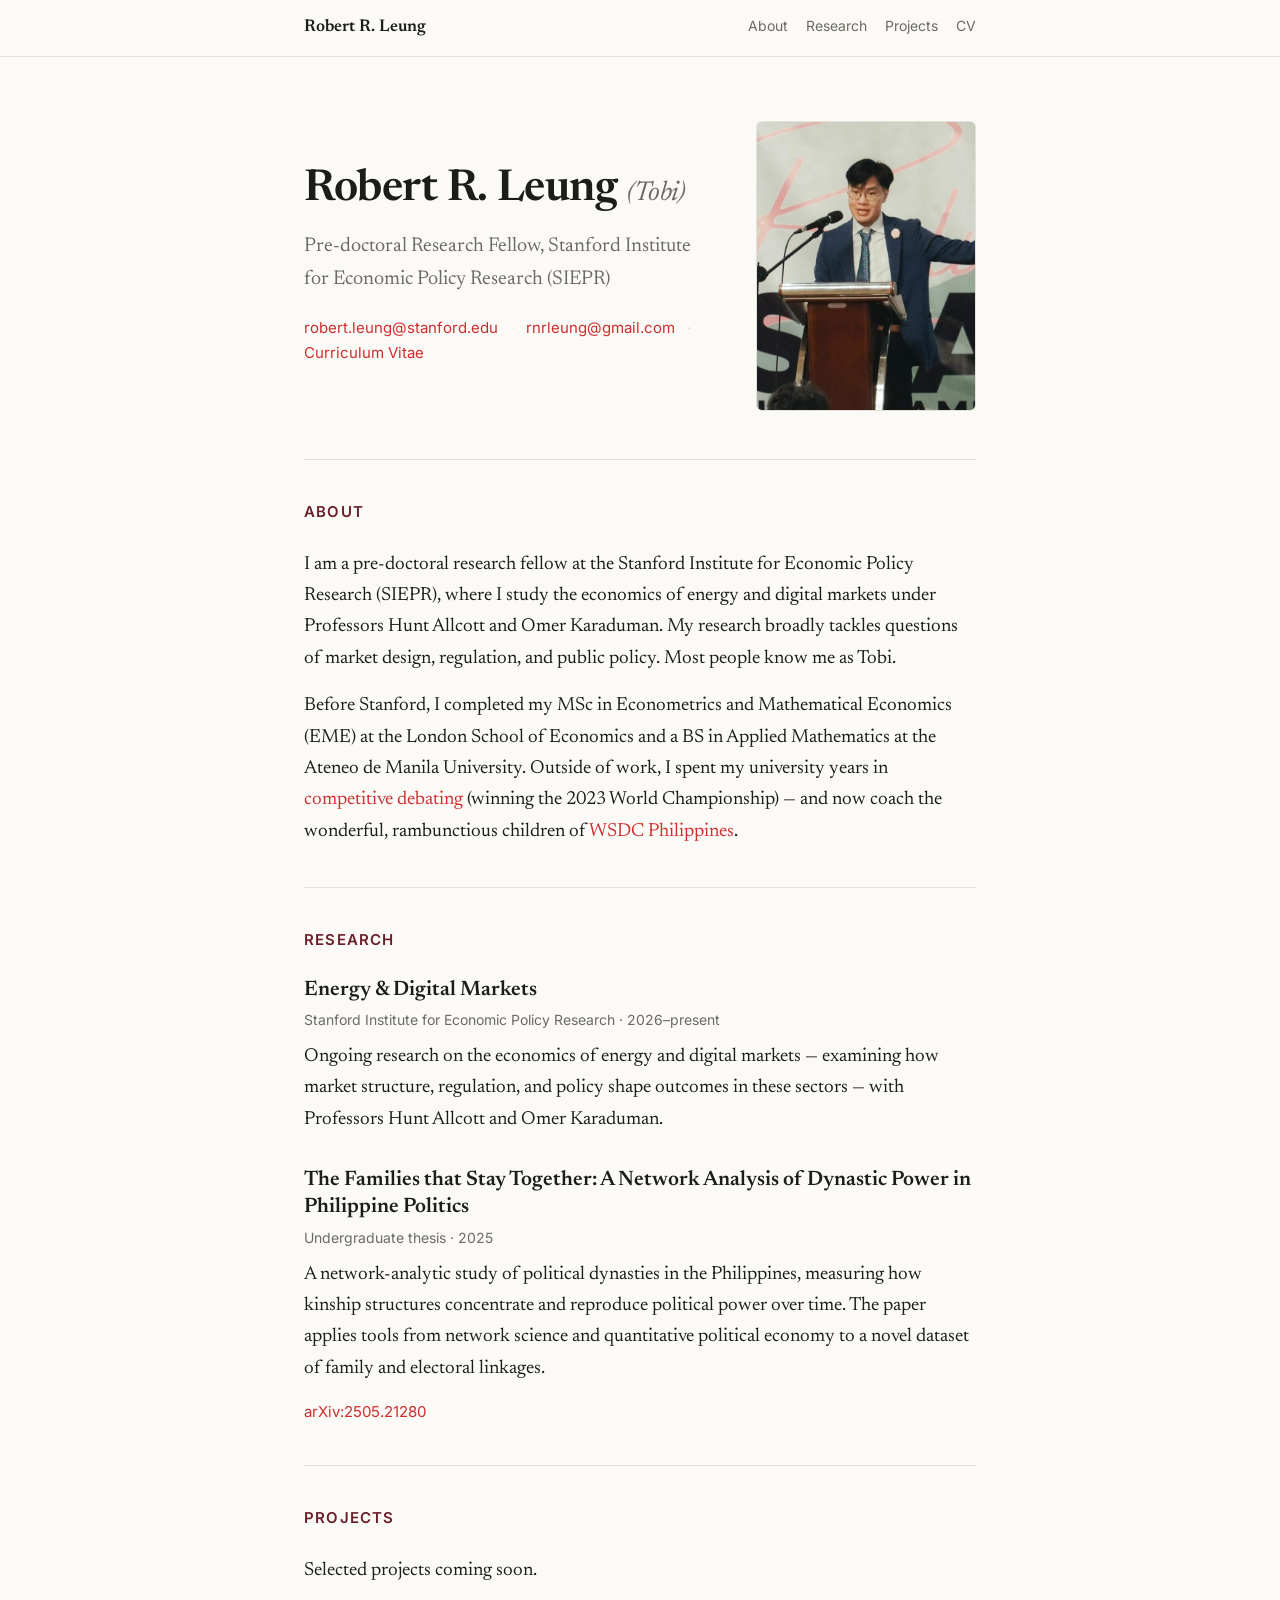
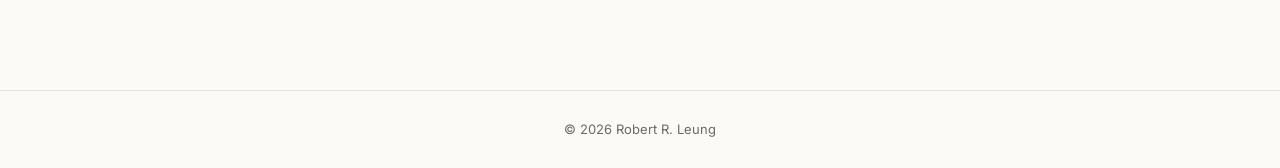
==== index.html @ f9a248bf "Add files via upload" ====
<!DOCTYPE html>
<html lang="en">
<head>
  <meta charset="UTF-8" />
  <meta name="viewport" content="width=device-width, initial-scale=1.0" />
  <title>Robert R. Leung (Tobi Leung)</title>
  <meta name="description" content="Robert (Tobi) Leung — Pre-doctoral Research Fellow at the Stanford Institute for Economic Policy Research (SIEPR), studying the economics of energy and digital markets." />
  <meta name="keywords" content="Robert Leung, Robert R. Leung, Tobi Leung, Toby Leung, SIEPR, Stanford, economics, energy economics" />
  <meta name="author" content="Robert R. Leung" />
  <link rel="preconnect" href="https://fonts.googleapis.com" />
  <link rel="preconnect" href="https://fonts.gstatic.com" crossorigin />
  <link href="https://fonts.googleapis.com/css2?family=Newsreader:ital,opsz,wght@0,6..72,400;0,6..72,500;0,6..72,600;1,6..72,400&family=Inter:wght@400;500;600&display=swap" rel="stylesheet" />
  <link rel="stylesheet" href="style.css" />
</head>
<body>
  <header class="site-header">
    <nav class="nav">
      <a class="nav-name" href="#top">Robert R. Leung</a>
      <div class="nav-links">
        <a href="#about">About</a>
        <a href="#research">Research</a>
        <a href="#projects">Projects</a>
        <a href="cv.pdf">CV</a>
      </div>
    </nav>
  </header>

  <main id="top">
    <!-- HERO -->
    <section class="hero">
      <div class="hero-text">
        <h1>Robert R. Leung <span class="alias">(Tobi)</span></h1>
        <p class="tagline">
          Pre-doctoral Research Fellow, Stanford Institute for Economic
          Policy Research (SIEPR)
        </p>
        <p class="contact-line">
          <a href="mailto:robert.leung@stanford.edu">robert.leung@stanford.edu</a>
          <span class="sep">·</span>
          <a href="mailto:rnrleung@gmail.com">rnrleung@gmail.com</a>
          <span class="sep">·</span>
          <a href="cv.pdf">Curriculum Vitae</a>
        </p>
      </div>
      <div class="hero-photo">
        <img class="portrait" src="photo.jpg" alt="Robert R. Leung"
             onerror="this.closest('.hero-photo').style.display='none'" />
      </div>
    </section>

    <!-- ABOUT -->
    <section id="about">
      <h2>About</h2>
      <p>
        I am a pre-doctoral research fellow at the Stanford Institute for
        Economic Policy Research (SIEPR), where I study the economics of
        energy and digital markets under Professors Hunt Allcott and Omer
        Karaduman. My research broadly tackles questions of market design,
        regulation, and public policy. Most people know me as Tobi.
      </p>
      <p>
        Before Stanford, I completed my MSc in Econometrics and Mathematical
        Economics (EME) at the London School of Economics and a BS in Applied
        Mathematics at the Ateneo de Manila University. Outside of work, I spent
        my university years in
        <a href="https://www.rappler.com/philippines/philippines-ateneo-de-manila-university-wins-world-universities-debating-championship-2023/">competitive
        debating</a> (winning the 2023 World Championship) — and now coach the
        wonderful, rambunctious children of
        <a href="https://www.facebook.com/wsdcph/">WSDC Philippines</a>.
      </p>
    </section>

    <!-- RESEARCH -->
    <section id="research">
      <h2>Research</h2>

      <article class="entry">
        <h3>Energy &amp; Digital Markets</h3>
        <p class="meta">Stanford Institute for Economic Policy Research · 2026–present</p>
        <p>
          Ongoing research on the economics of energy and digital markets —
          examining how market structure, regulation, and policy shape
          outcomes in these sectors — with Professors Hunt Allcott and Omer
          Karaduman.
        </p>
      </article>

      <article class="entry">
        <h3>
          The Families that Stay Together: A Network Analysis of Dynastic Power
          in Philippine Politics
        </h3>
        <p class="meta">Undergraduate thesis · 2025</p>
        <p>
          A network-analytic study of political dynasties in the Philippines,
          measuring how kinship structures concentrate and reproduce political
          power over time. The paper applies tools from network science and
          quantitative political economy to a novel dataset of family and
          electoral linkages.
        </p>
        <p class="links">
          <a href="https://arxiv.org/abs/2505.21280">arXiv:2505.21280</a>
        </p>
      </article>
    </section>

    <!-- PROJECTS -->
    <section id="projects">
      <h2>Projects</h2>
      <p>Selected projects coming soon.</p>
    </section>
  </main>

  <footer class="site-footer">
    <p>&copy; <span id="year"></span> Robert R. Leung</p>
  </footer>

  <script>
    document.getElementById('year').textContent = new Date().getFullYear();
  </script>
</body>
</html>
---- style.css ----
:root {
  --bg: #fbfaf7;
  --text: #1c1c1a;
  --muted: #6b6a63;
  --accent: #6b1f2a;      /* deep burgundy — headings, section labels */
  --accent-soft: #8a3742;
  --link: #cf2e2e;        /* vibrant red — clickable links */
  --link-hover: #a81f1f;
  --rule: #e4e1d8;
  --max: 720px;
  --serif: "Newsreader", Georgia, "Times New Roman", serif;
  --sans: "Inter", -apple-system, BlinkMacSystemFont, "Segoe UI", sans-serif;
}

* { box-sizing: border-box; }

html { scroll-behavior: smooth; }

body {
  margin: 0;
  background: var(--bg);
  color: var(--text);
  font-family: var(--serif);
  font-size: 19px;
  line-height: 1.65;
  -webkit-font-smoothing: antialiased;
  text-rendering: optimizeLegibility;
}

a {
  color: var(--link);
  text-decoration: none;
  border-bottom: 1px solid transparent;
  transition: border-color 0.15s ease, color 0.15s ease;
}
a:hover { color: var(--link-hover); border-bottom-color: var(--link-hover); }

/* HEADER / NAV */
.site-header {
  position: sticky;
  top: 0;
  background: rgba(251, 250, 247, 0.9);
  backdrop-filter: saturate(180%) blur(8px);
  border-bottom: 1px solid var(--rule);
  z-index: 10;
}
.nav {
  max-width: var(--max);
  margin: 0 auto;
  padding: 14px 24px;
  display: flex;
  align-items: baseline;
  justify-content: space-between;
  gap: 16px;
  flex-wrap: wrap;
}
.nav-name {
  font-family: var(--serif);
  font-weight: 600;
  font-size: 17px;
  color: var(--text);
  border: none;
}
.nav-links {
  display: flex;
  gap: 18px;
  font-family: var(--sans);
  font-size: 14px;
}
.nav-links a { color: var(--muted); border: none; }
.nav-links a:hover { color: var(--link); }

/* LAYOUT */
main {
  max-width: var(--max);
  margin: 0 auto;
  padding: 0 24px 64px;
}

section { padding: 40px 0; border-top: 1px solid var(--rule); }
section:first-of-type { border-top: none; }

/* HERO */
.hero {
  padding-top: 64px;
  padding-bottom: 48px;
  border-top: none;
  display: flex;
  align-items: center;
  gap: 40px;
}
.hero-text { flex: 1 1 auto; min-width: 0; }
.hero-photo { flex: 0 0 auto; }
.portrait {
  display: block;
  width: 220px;
  height: 290px;
  object-fit: cover;
  object-position: center 20%;
  border-radius: 6px;
  background: #ece9e1;
  border: 1px solid var(--rule);
}
.hero h1 {
  font-size: 44px;
  line-height: 1.1;
  font-weight: 600;
  letter-spacing: -0.01em;
  margin: 0 0 16px;
}
.hero h1 .alias {
  font-weight: 400;
  font-style: italic;
  color: var(--muted);
  font-size: 0.62em;
}
.tagline {
  font-size: 20px;
  color: var(--muted);
  margin: 0 0 20px;
  max-width: 40em;
}
.contact-line {
  font-family: var(--sans);
  font-size: 15px;
  color: var(--muted);
  margin: 0;
}
.contact-line .sep { margin: 0 8px; color: var(--rule); }

/* HEADINGS */
h2 {
  font-size: 15px;
  font-family: var(--sans);
  font-weight: 600;
  text-transform: uppercase;
  letter-spacing: 0.08em;
  color: var(--accent);
  margin: 0 0 24px;
}
h3 {
  font-size: 21px;
  font-weight: 600;
  line-height: 1.3;
  margin: 0 0 4px;
}

p { margin: 0 0 16px; }
p:last-child { margin-bottom: 0; }

/* ENTRIES */
.entry { margin-bottom: 32px; }
.entry:last-child { margin-bottom: 0; }
.meta {
  font-family: var(--sans);
  font-size: 14px;
  color: var(--muted);
  margin: 0 0 10px;
}
.links { font-family: var(--sans); font-size: 15px; }

/* HONORS LIST */
.honors-list { margin: 0; padding: 0; list-style: none; }
.honors-list li {
  position: relative;
  padding-left: 22px;
  margin-bottom: 18px;
}
.honors-list li:last-child { margin-bottom: 0; }
.honors-list li::before {
  content: "";
  position: absolute;
  left: 0;
  top: 0.72em;
  width: 6px;
  height: 6px;
  background: var(--accent);
  border-radius: 50%;
}

/* FOOTER */
.site-footer {
  border-top: 1px solid var(--rule);
  padding: 28px 24px;
  text-align: center;
}
.site-footer p {
  max-width: var(--max);
  margin: 0 auto;
  font-family: var(--sans);
  font-size: 13px;
  color: var(--muted);
}

/* RESPONSIVE */
@media (max-width: 600px) {
  body { font-size: 18px; }
  .hero { flex-direction: column-reverse; align-items: flex-start; gap: 24px; }
  .portrait { width: 160px; height: 210px; }
  .hero h1 { font-size: 34px; }
  .tagline { font-size: 18px; }
  .nav { padding: 12px 20px; }
  main { padding: 0 20px 48px; }
  .contact-line .sep { display: block; height: 0; margin: 4px 0; visibility: hidden; }
}
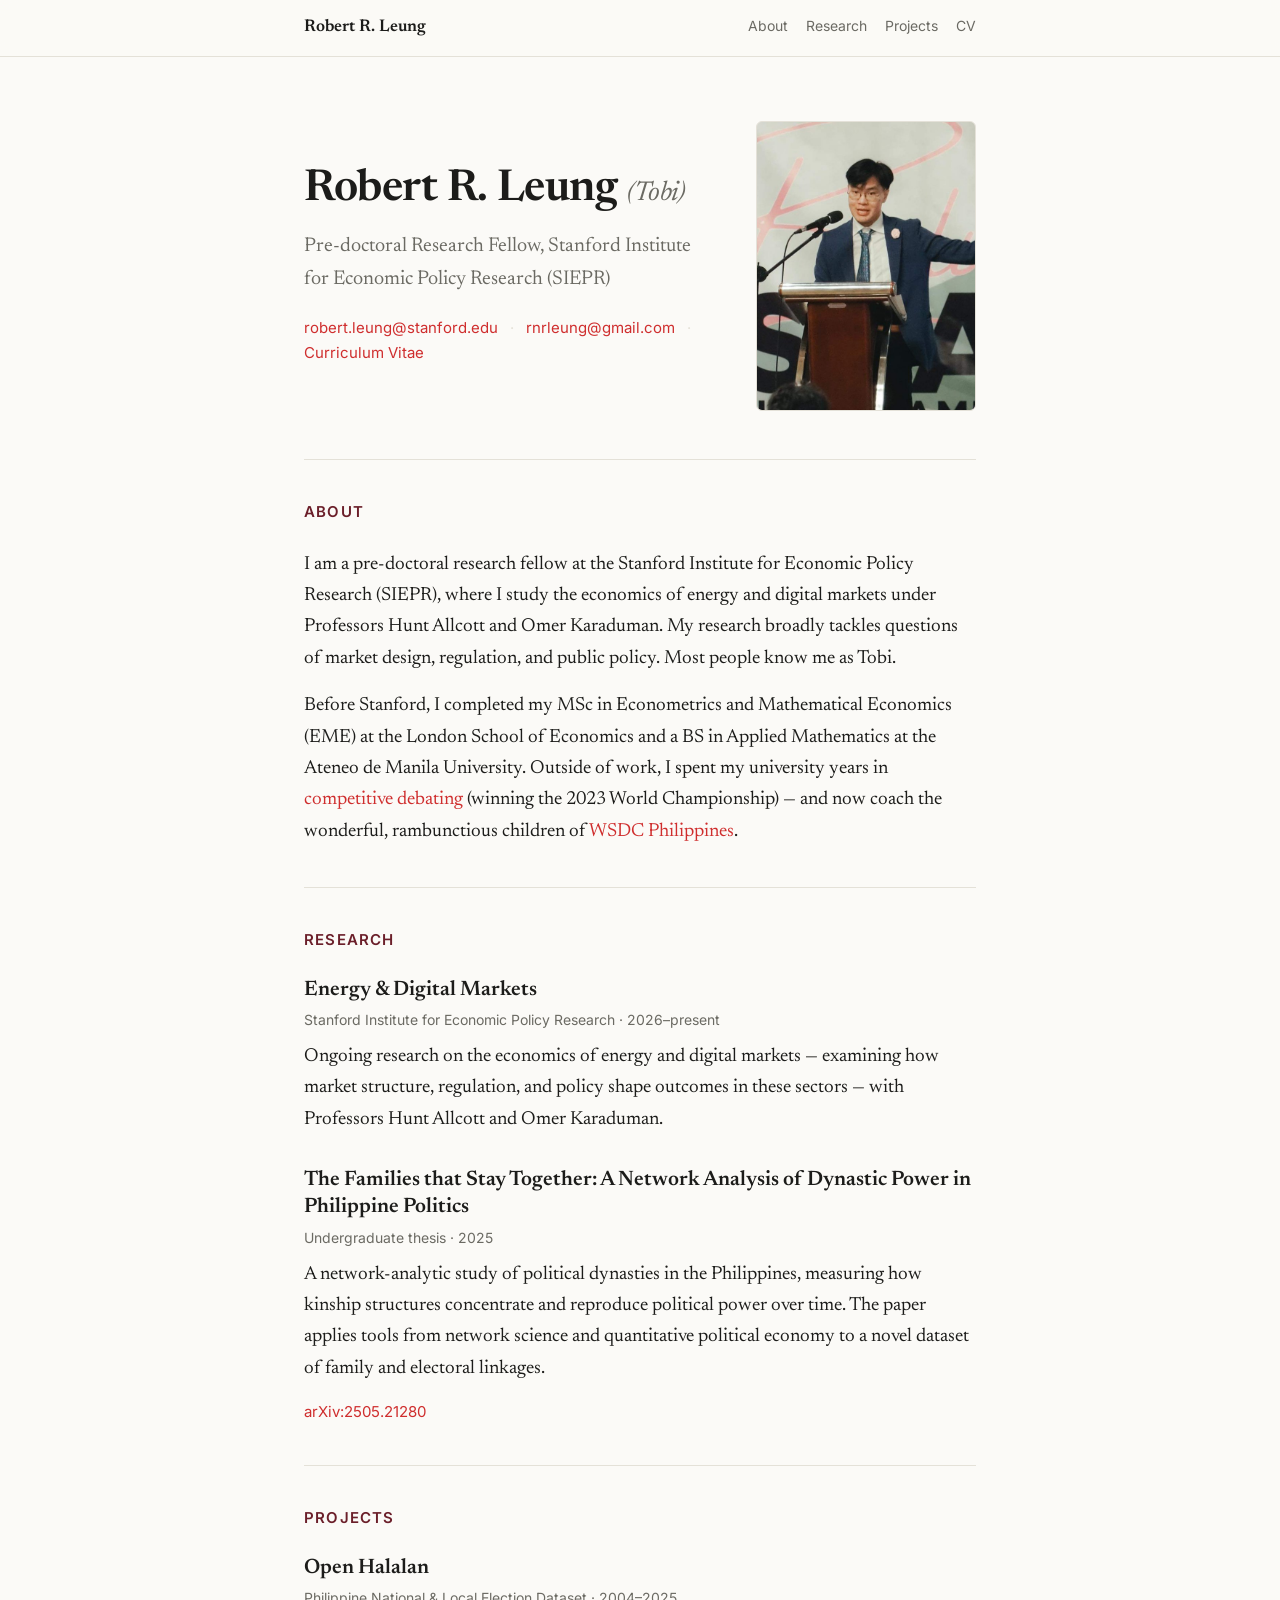
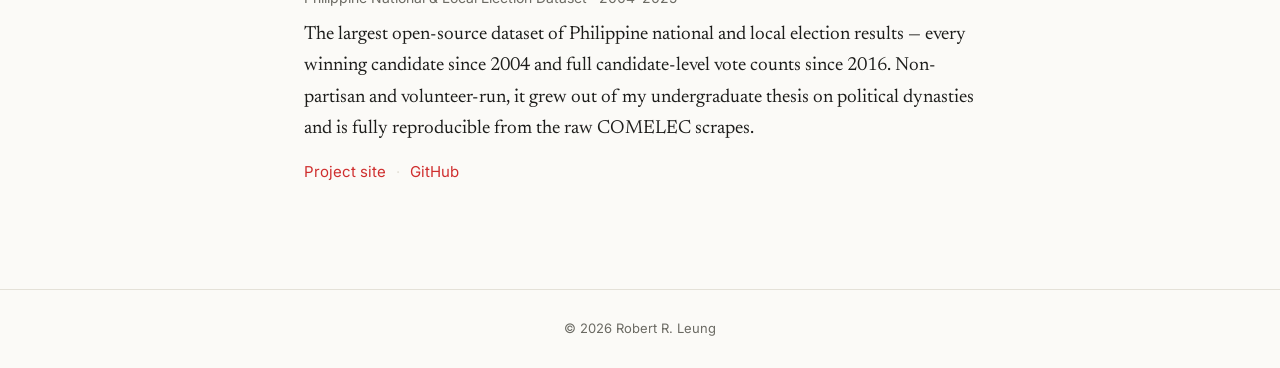
==== commit d7894e95: "Add files via upload" ====
--- a/index.html
+++ b/index.html
@@ -107,7 +107,23 @@
     <!-- PROJECTS -->
     <section id="projects">
       <h2>Projects</h2>
-      <p>Selected projects coming soon.</p>
+
+      <article class="entry">
+        <h3>Open Halalan</h3>
+        <p class="meta">Philippine National &amp; Local Election Dataset · 2004–2025</p>
+        <p>
+          The largest open-source dataset of Philippine national and local
+          election results — every winning candidate since 2004 and full
+          candidate-level vote counts since 2016. Non-partisan and
+          volunteer-run, it grew out of my undergraduate thesis on political
+          dynasties and is fully reproducible from the raw COMELEC scrapes.
+        </p>
+        <p class="links">
+          <a href="https://robertrleung.github.io/OpenHalalan/">Project site</a>
+          <span class="sep">·</span>
+          <a href="https://github.com/RobertRLeung/OpenHalalan">GitHub</a>
+        </p>
+      </article>
     </section>
   </main>
 
--- a/style.css
+++ b/style.css
@@ -158,6 +158,7 @@
   margin: 0 0 10px;
 }
 .links { font-family: var(--sans); font-size: 15px; }
+.links .sep { margin: 0 6px; color: var(--rule); }
 
 /* HONORS LIST */
 .honors-list { margin: 0; padding: 0; list-style: none; }
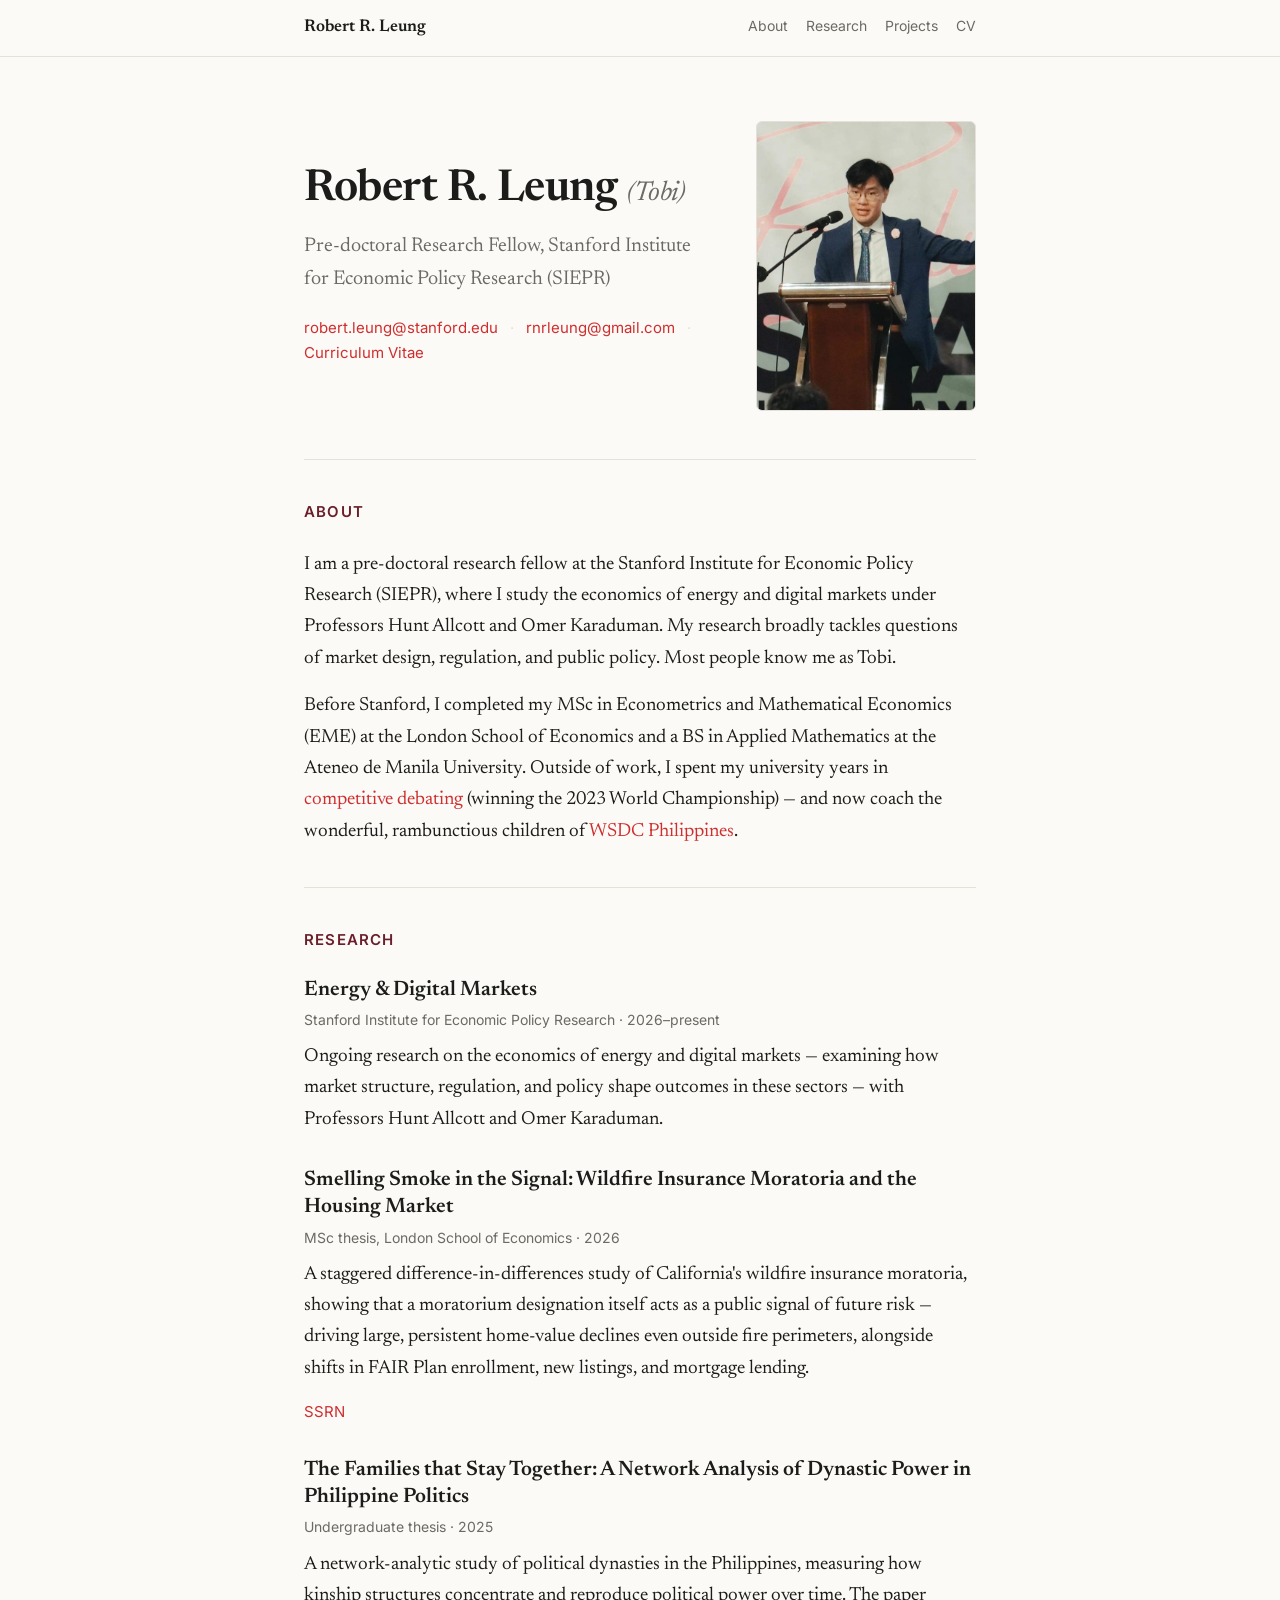
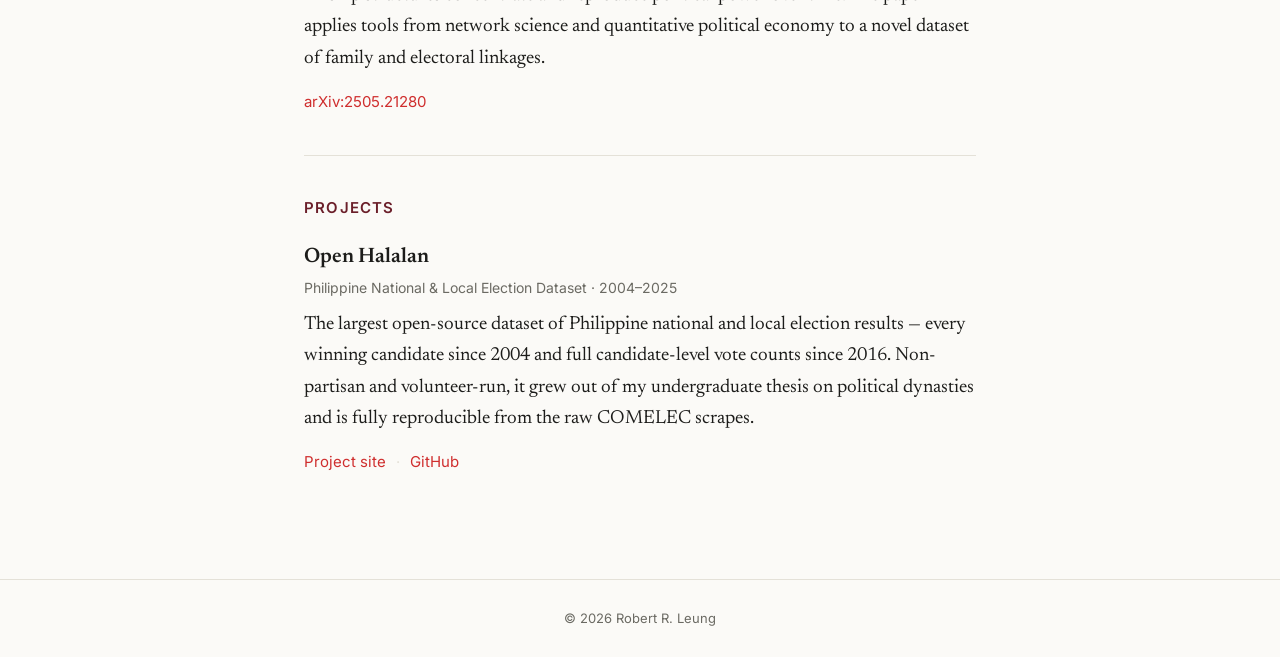
==== commit 03a69c1a: "Add files via upload" ====
--- a/index.html
+++ b/index.html
@@ -87,6 +87,24 @@
 
       <article class="entry">
         <h3>
+          Smelling Smoke in the Signal: Wildfire Insurance Moratoria and the
+          Housing Market
+        </h3>
+        <p class="meta">MSc thesis, London School of Economics · 2026</p>
+        <p>
+          A staggered difference-in-differences study of California's wildfire
+          insurance moratoria, showing that a moratorium designation itself acts
+          as a public signal of future risk — driving large, persistent
+          home-value declines even outside fire perimeters, alongside shifts in
+          FAIR Plan enrollment, new listings, and mortgage lending.
+        </p>
+        <p class="links">
+          <a href="https://papers.ssrn.com/sol3/papers.cfm?abstract_id=7144560">SSRN</a>
+        </p>
+      </article>
+
+      <article class="entry">
+        <h3>
           The Families that Stay Together: A Network Analysis of Dynastic Power
           in Philippine Politics
         </h3>
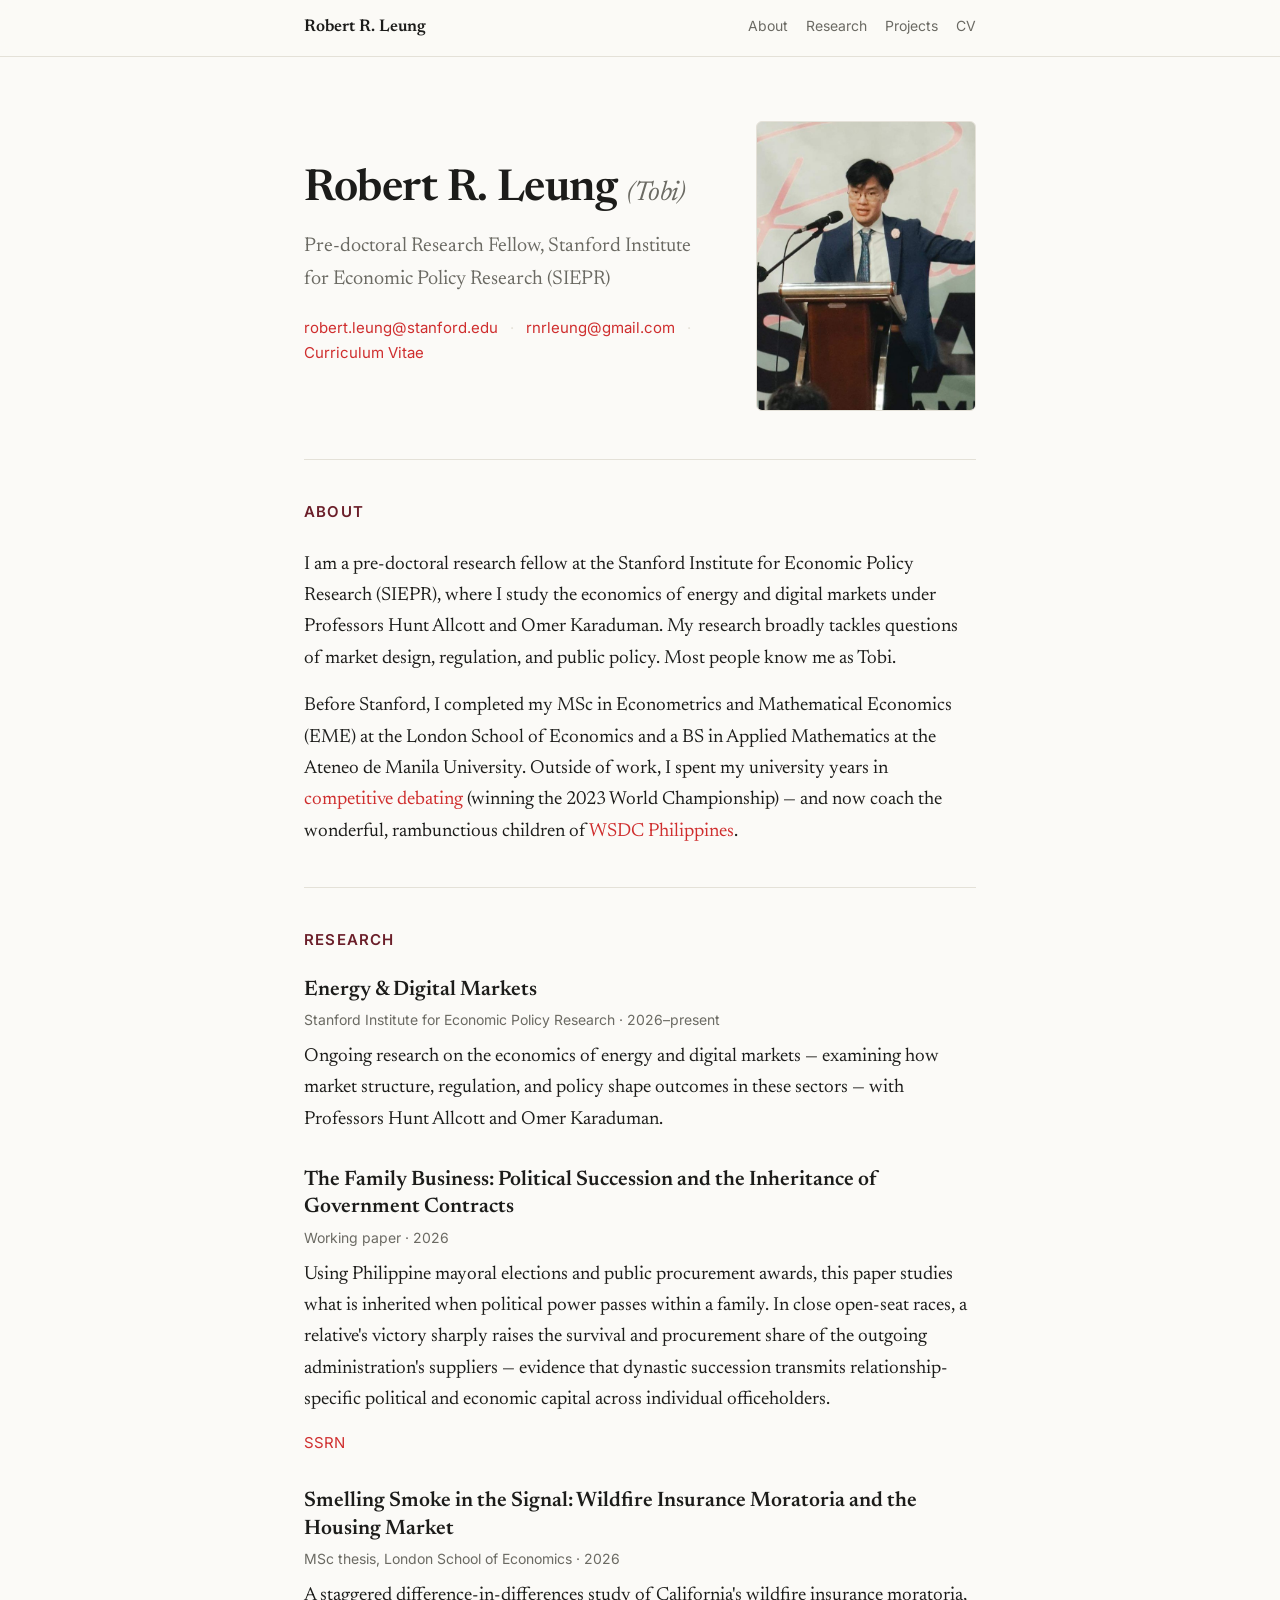
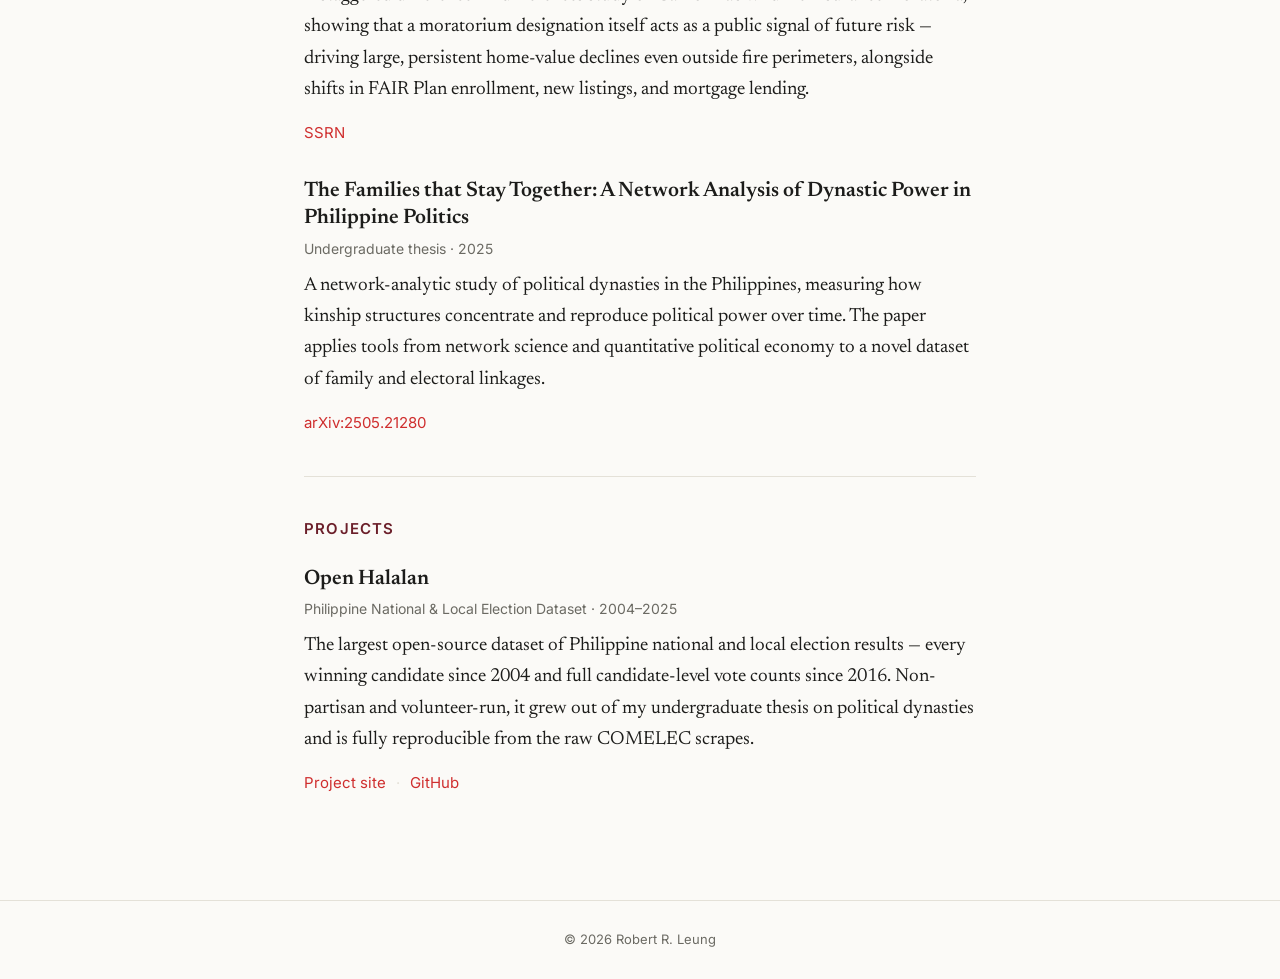
==== commit 5fd24e80: "Add files via upload" ====
--- a/index.html
+++ b/index.html
@@ -87,6 +87,26 @@
 
       <article class="entry">
         <h3>
+          The Family Business: Political Succession and the Inheritance of
+          Government Contracts
+        </h3>
+        <p class="meta">Working paper · 2026</p>
+        <p>
+          Using Philippine mayoral elections and public procurement awards, this
+          paper studies what is inherited when political power passes within a
+          family. In close open-seat races, a relative's victory sharply raises
+          the survival and procurement share of the outgoing administration's
+          suppliers — evidence that dynastic succession transmits
+          relationship-specific political and economic capital across individual
+          officeholders.
+        </p>
+        <p class="links">
+          <a href="https://papers.ssrn.com/sol3/papers.cfm?abstract_id=7399338">SSRN</a>
+        </p>
+      </article>
+
+      <article class="entry">
+        <h3>
           Smelling Smoke in the Signal: Wildfire Insurance Moratoria and the
           Housing Market
         </h3>
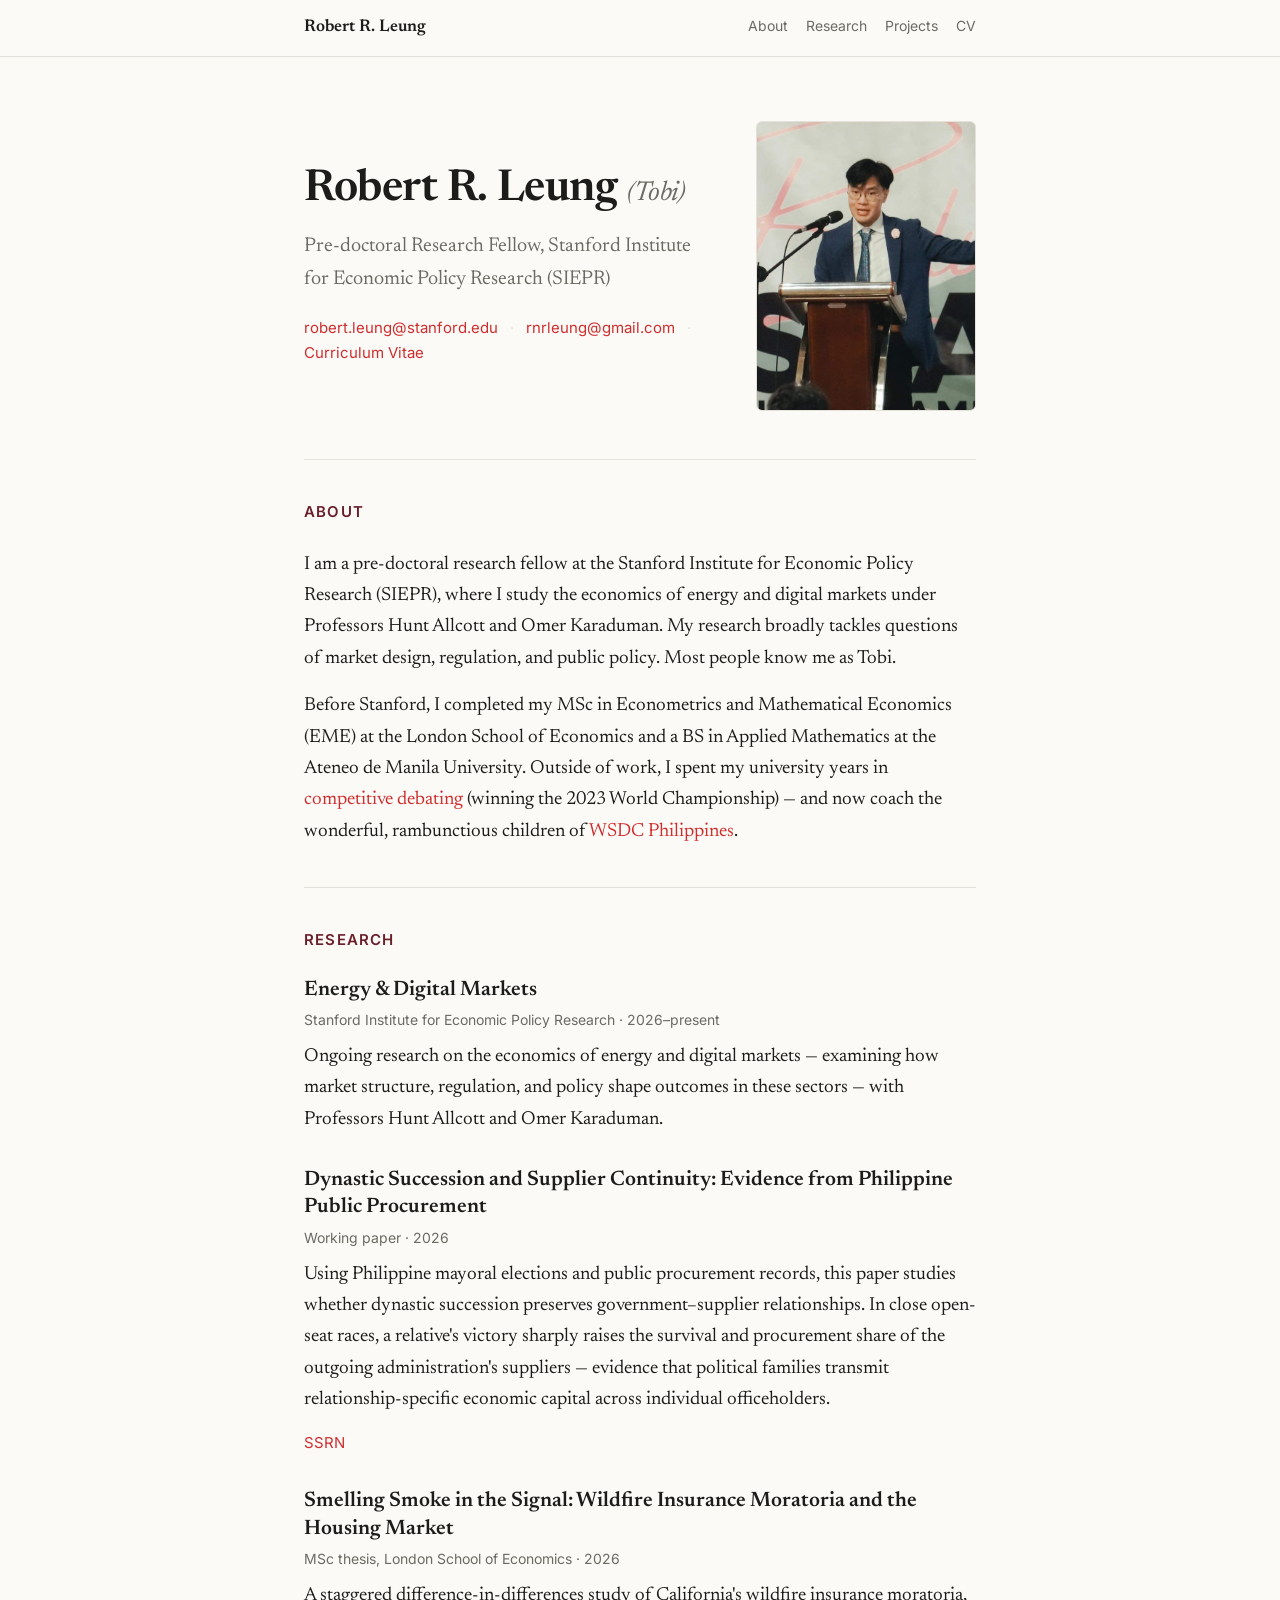
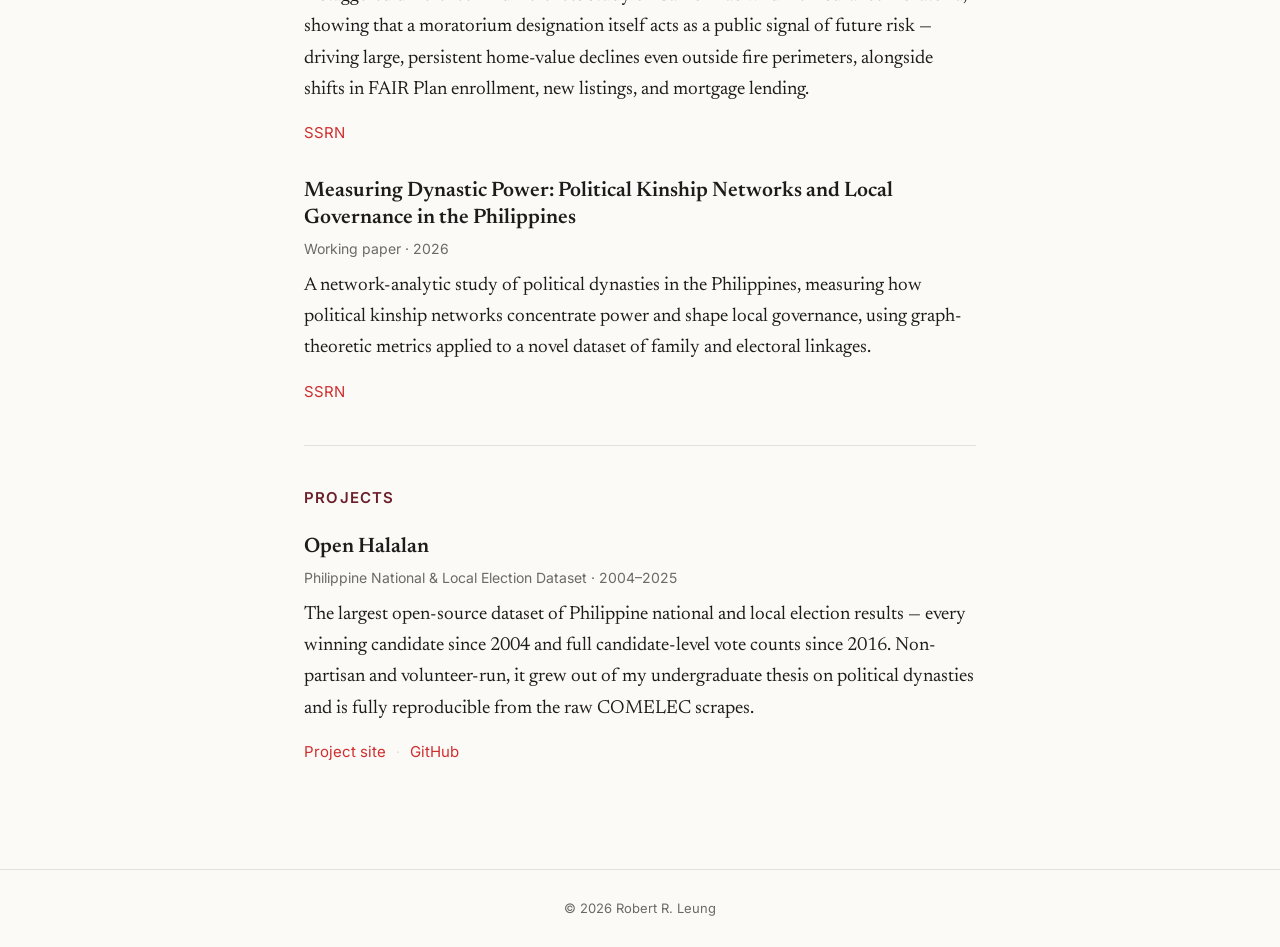
==== commit 276ee9c1: "Add files via upload" ====
--- a/index.html
+++ b/index.html
@@ -87,18 +87,17 @@
 
       <article class="entry">
         <h3>
-          The Family Business: Political Succession and the Inheritance of
-          Government Contracts
+          Dynastic Succession and Supplier Continuity: Evidence from Philippine
+          Public Procurement
         </h3>
         <p class="meta">Working paper · 2026</p>
         <p>
-          Using Philippine mayoral elections and public procurement awards, this
-          paper studies what is inherited when political power passes within a
-          family. In close open-seat races, a relative's victory sharply raises
-          the survival and procurement share of the outgoing administration's
-          suppliers — evidence that dynastic succession transmits
-          relationship-specific political and economic capital across individual
-          officeholders.
+          Using Philippine mayoral elections and public procurement records, this
+          paper studies whether dynastic succession preserves government–supplier
+          relationships. In close open-seat races, a relative's victory sharply
+          raises the survival and procurement share of the outgoing
+          administration's suppliers — evidence that political families transmit
+          relationship-specific economic capital across individual officeholders.
         </p>
         <p class="links">
           <a href="https://papers.ssrn.com/sol3/papers.cfm?abstract_id=7399338">SSRN</a>
@@ -125,19 +124,18 @@
 
       <article class="entry">
         <h3>
-          The Families that Stay Together: A Network Analysis of Dynastic Power
-          in Philippine Politics
+          Measuring Dynastic Power: Political Kinship Networks and Local
+          Governance in the Philippines
         </h3>
-        <p class="meta">Undergraduate thesis · 2025</p>
+        <p class="meta">Working paper · 2026</p>
         <p>
           A network-analytic study of political dynasties in the Philippines,
-          measuring how kinship structures concentrate and reproduce political
-          power over time. The paper applies tools from network science and
-          quantitative political economy to a novel dataset of family and
-          electoral linkages.
+          measuring how political kinship networks concentrate power and shape
+          local governance, using graph-theoretic metrics applied to a novel
+          dataset of family and electoral linkages.
         </p>
         <p class="links">
-          <a href="https://arxiv.org/abs/2505.21280">arXiv:2505.21280</a>
+          <a href="https://papers.ssrn.com/sol3/papers.cfm?abstract_id=7525679">SSRN</a>
         </p>
       </article>
     </section>
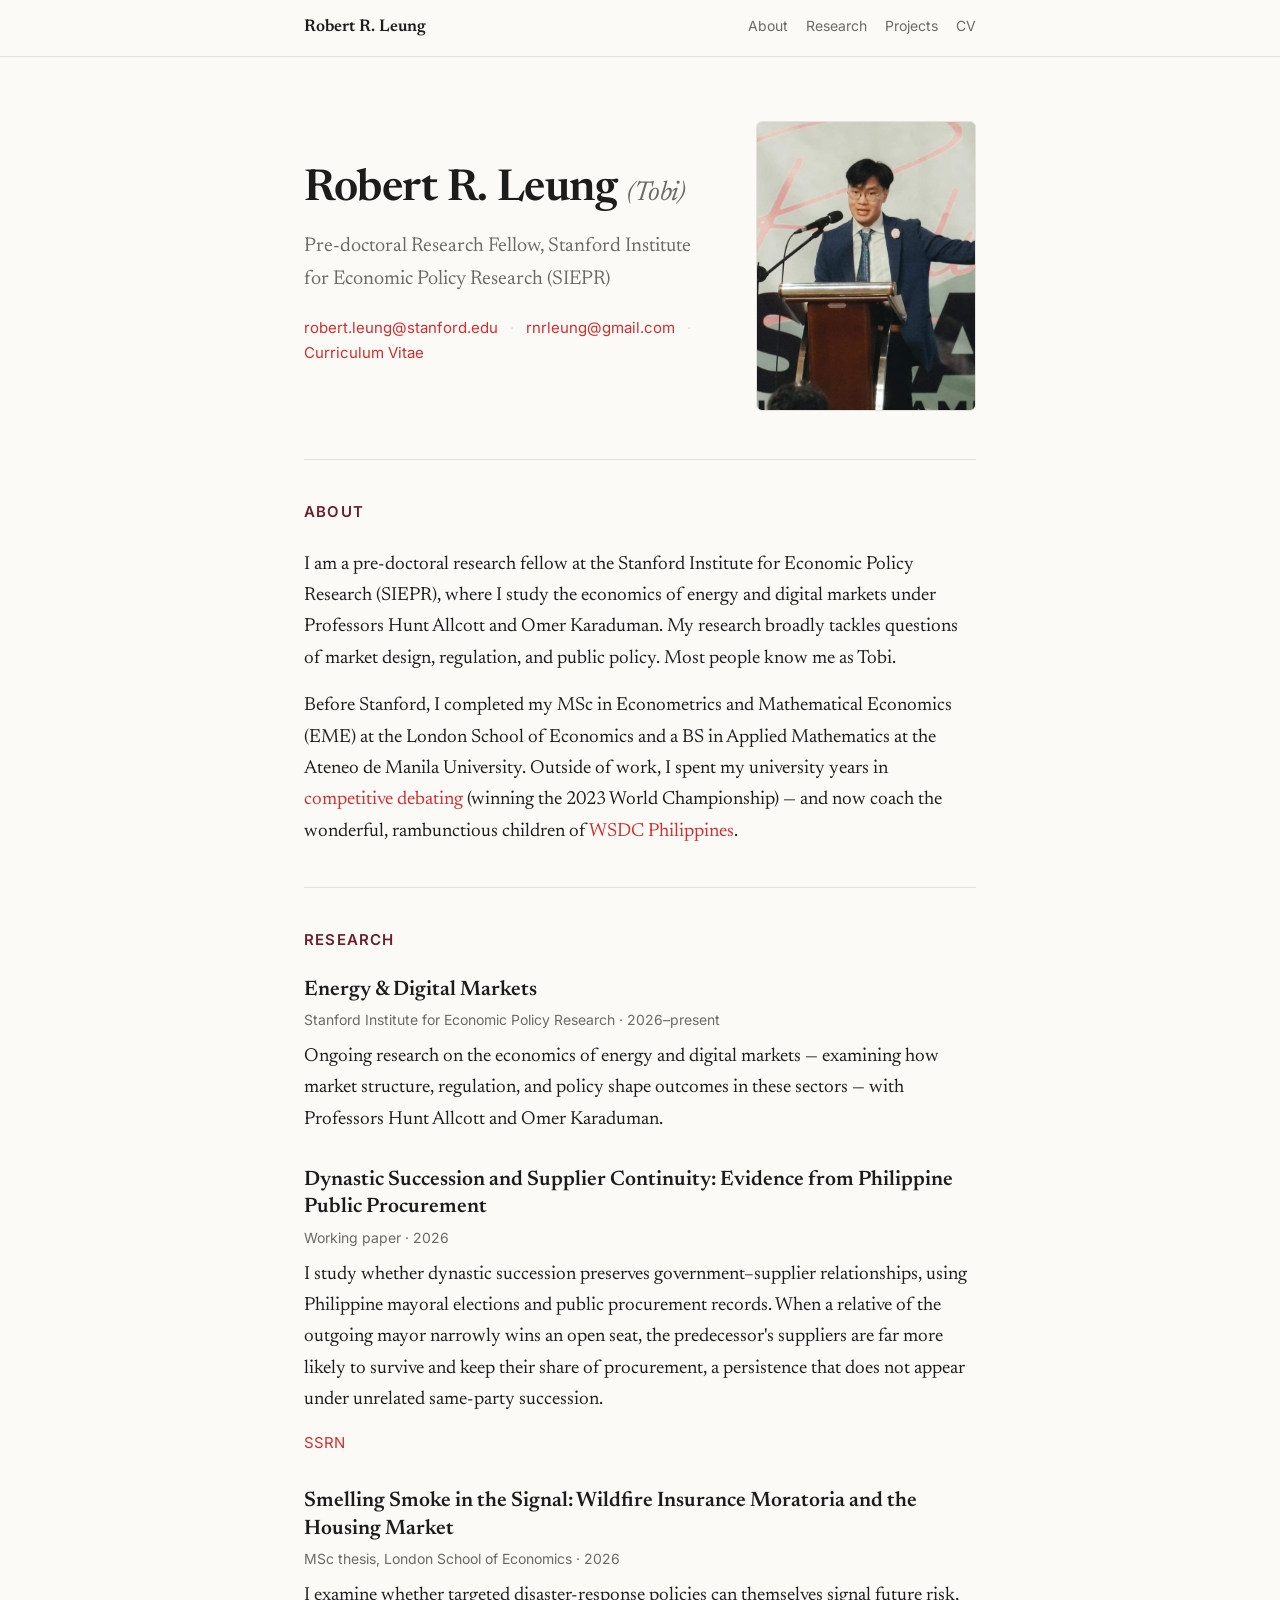
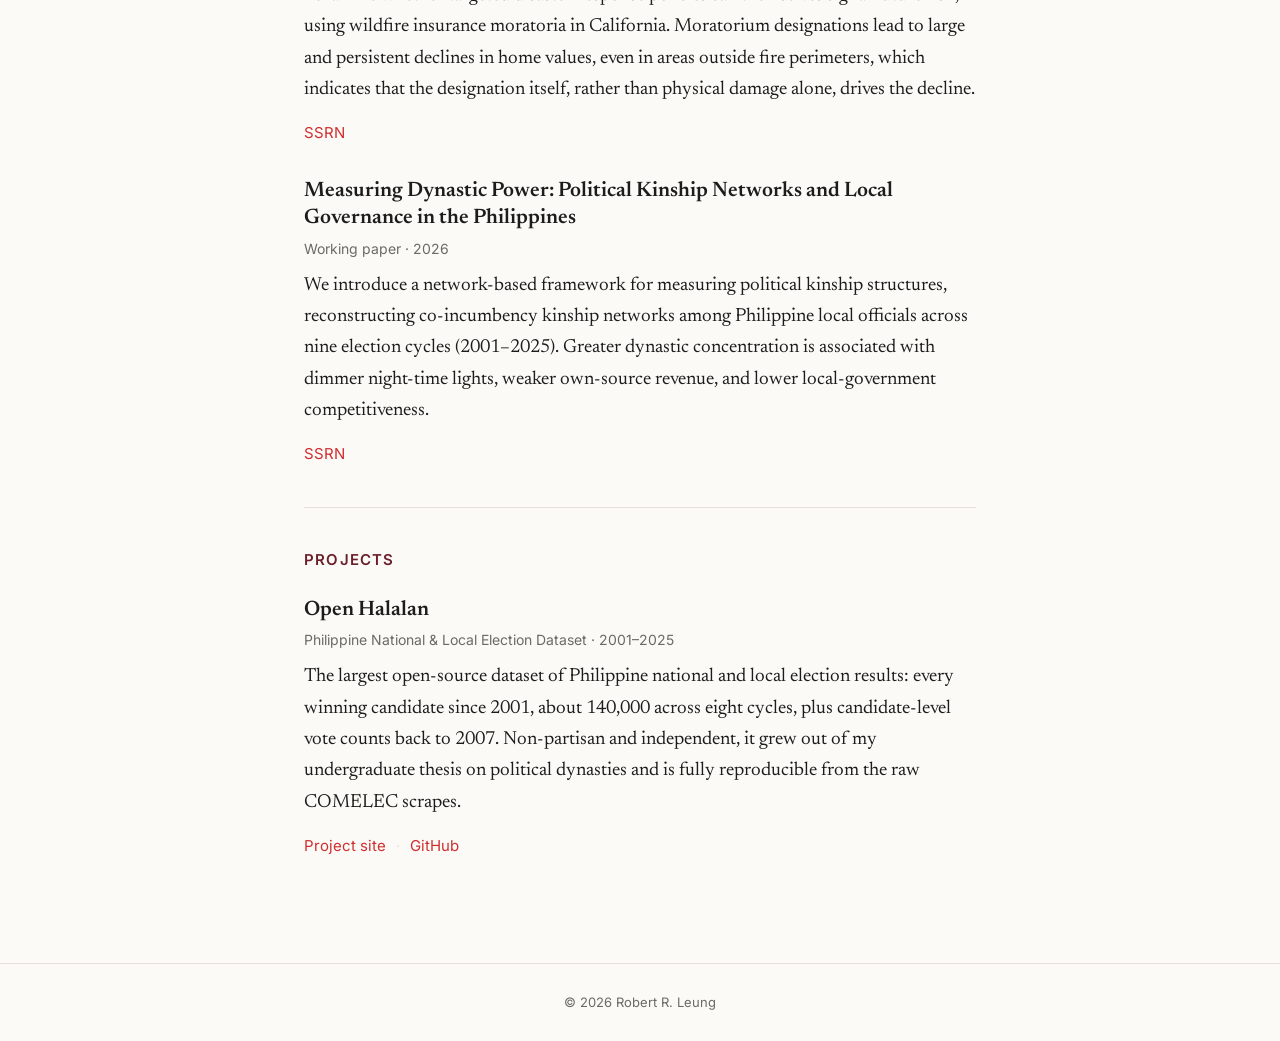
==== commit af8ba5e8: "Add files via upload" ====
--- a/index.html
+++ b/index.html
@@ -92,12 +92,12 @@
         </h3>
         <p class="meta">Working paper · 2026</p>
         <p>
-          Using Philippine mayoral elections and public procurement records, this
-          paper studies whether dynastic succession preserves government–supplier
-          relationships. In close open-seat races, a relative's victory sharply
-          raises the survival and procurement share of the outgoing
-          administration's suppliers — evidence that political families transmit
-          relationship-specific economic capital across individual officeholders.
+          I study whether dynastic succession preserves government–supplier
+          relationships, using Philippine mayoral elections and public
+          procurement records. When a relative of the outgoing mayor narrowly
+          wins an open seat, the predecessor's suppliers are far more likely to
+          survive and keep their share of procurement, a persistence that does
+          not appear under unrelated same-party succession.
         </p>
         <p class="links">
           <a href="https://papers.ssrn.com/sol3/papers.cfm?abstract_id=7399338">SSRN</a>
@@ -111,11 +111,12 @@
         </h3>
         <p class="meta">MSc thesis, London School of Economics · 2026</p>
         <p>
-          A staggered difference-in-differences study of California's wildfire
-          insurance moratoria, showing that a moratorium designation itself acts
-          as a public signal of future risk — driving large, persistent
-          home-value declines even outside fire perimeters, alongside shifts in
-          FAIR Plan enrollment, new listings, and mortgage lending.
+          I examine whether targeted disaster-response policies can themselves
+          signal future risk, using wildfire insurance moratoria in California.
+          Moratorium designations lead to large and persistent declines in home
+          values, even in areas outside fire perimeters, which indicates that the
+          designation itself, rather than physical damage alone, drives the
+          decline.
         </p>
         <p class="links">
           <a href="https://papers.ssrn.com/sol3/papers.cfm?abstract_id=7144560">SSRN</a>
@@ -129,10 +130,12 @@
         </h3>
         <p class="meta">Working paper · 2026</p>
         <p>
-          A network-analytic study of political dynasties in the Philippines,
-          measuring how political kinship networks concentrate power and shape
-          local governance, using graph-theoretic metrics applied to a novel
-          dataset of family and electoral linkages.
+          We introduce a network-based framework for measuring political kinship
+          structures, reconstructing co-incumbency kinship networks among
+          Philippine local officials across nine election cycles (2001–2025).
+          Greater dynastic concentration is associated with dimmer night-time
+          lights, weaker own-source revenue, and lower local-government
+          competitiveness.
         </p>
         <p class="links">
           <a href="https://papers.ssrn.com/sol3/papers.cfm?abstract_id=7525679">SSRN</a>
@@ -146,13 +149,14 @@
 
       <article class="entry">
         <h3>Open Halalan</h3>
-        <p class="meta">Philippine National &amp; Local Election Dataset · 2004–2025</p>
+        <p class="meta">Philippine National &amp; Local Election Dataset · 2001–2025</p>
         <p>
           The largest open-source dataset of Philippine national and local
-          election results — every winning candidate since 2004 and full
-          candidate-level vote counts since 2016. Non-partisan and
-          volunteer-run, it grew out of my undergraduate thesis on political
-          dynasties and is fully reproducible from the raw COMELEC scrapes.
+          election results: every winning candidate since 2001, about 140,000
+          across eight cycles, plus candidate-level vote counts back to 2007.
+          Non-partisan and independent, it grew out of my undergraduate thesis on
+          political dynasties and is fully reproducible from the raw COMELEC
+          scrapes.
         </p>
         <p class="links">
           <a href="https://robertrleung.github.io/OpenHalalan/">Project site</a>
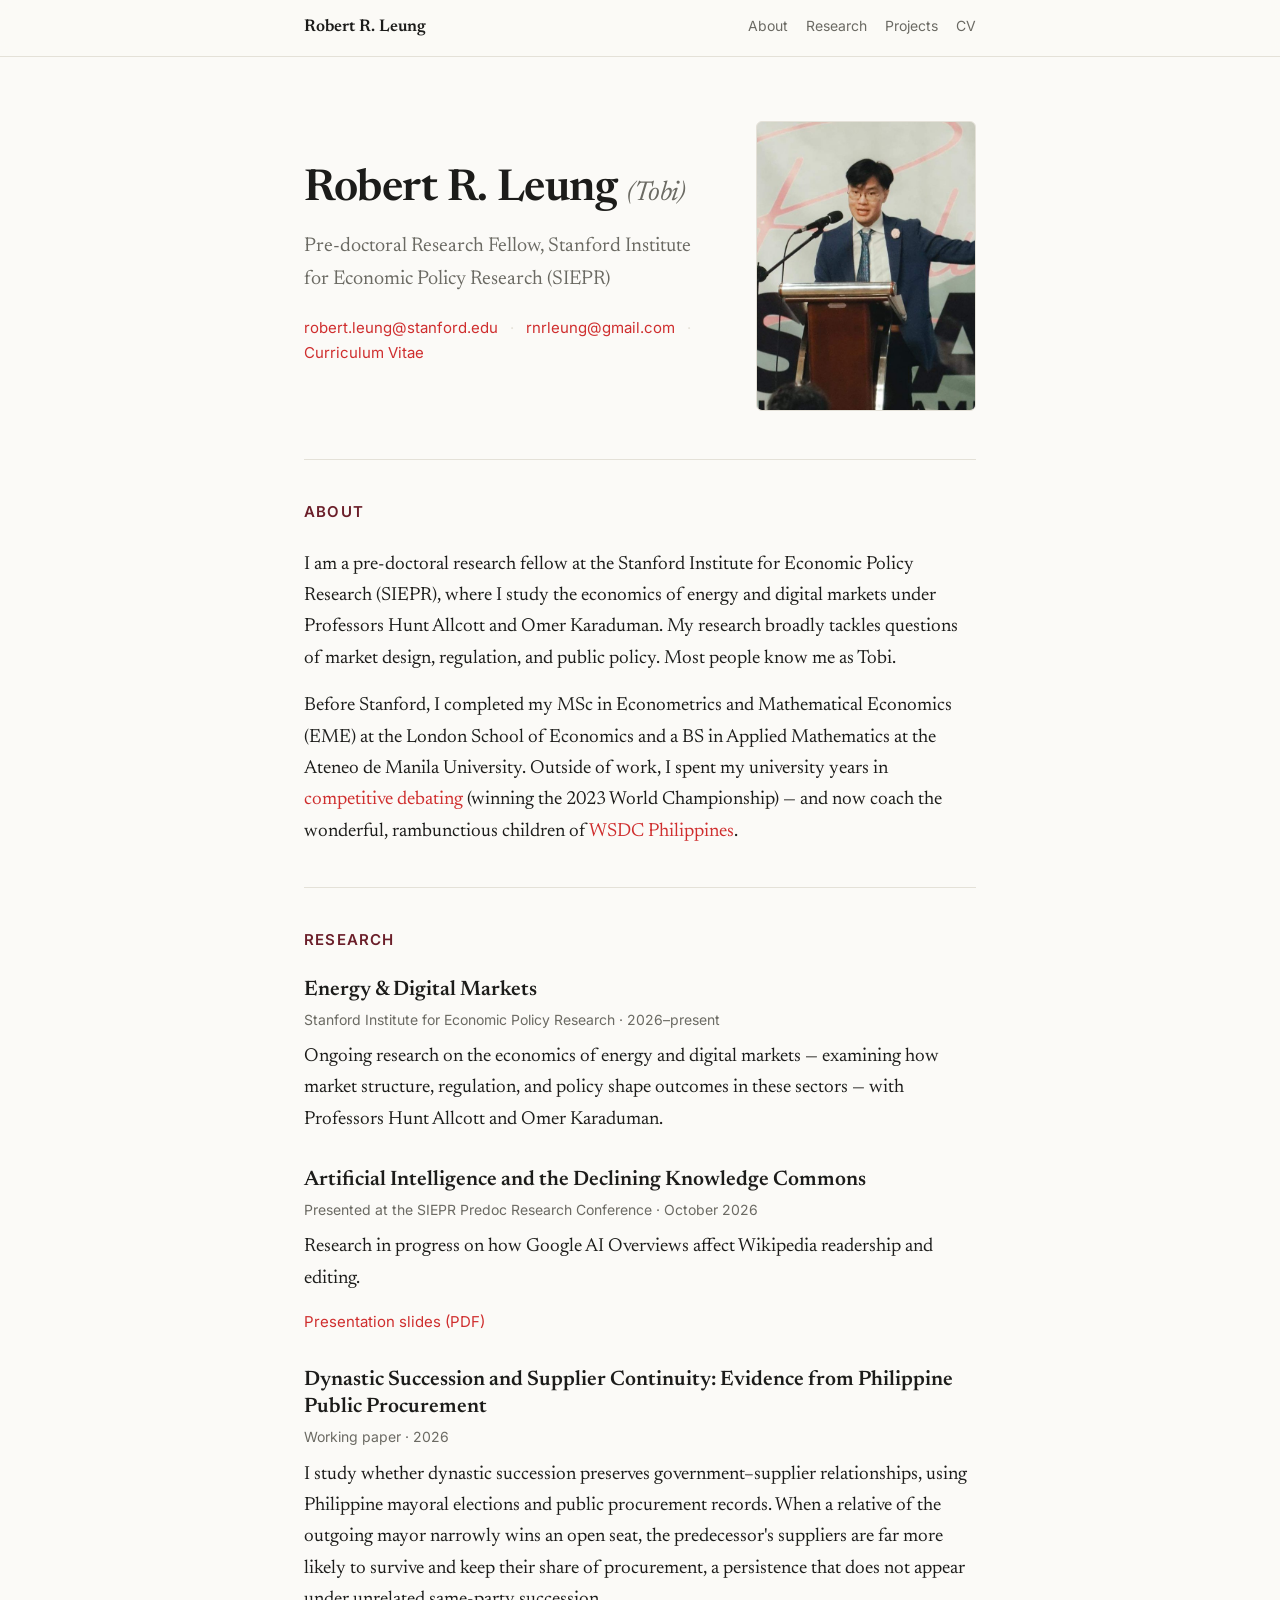
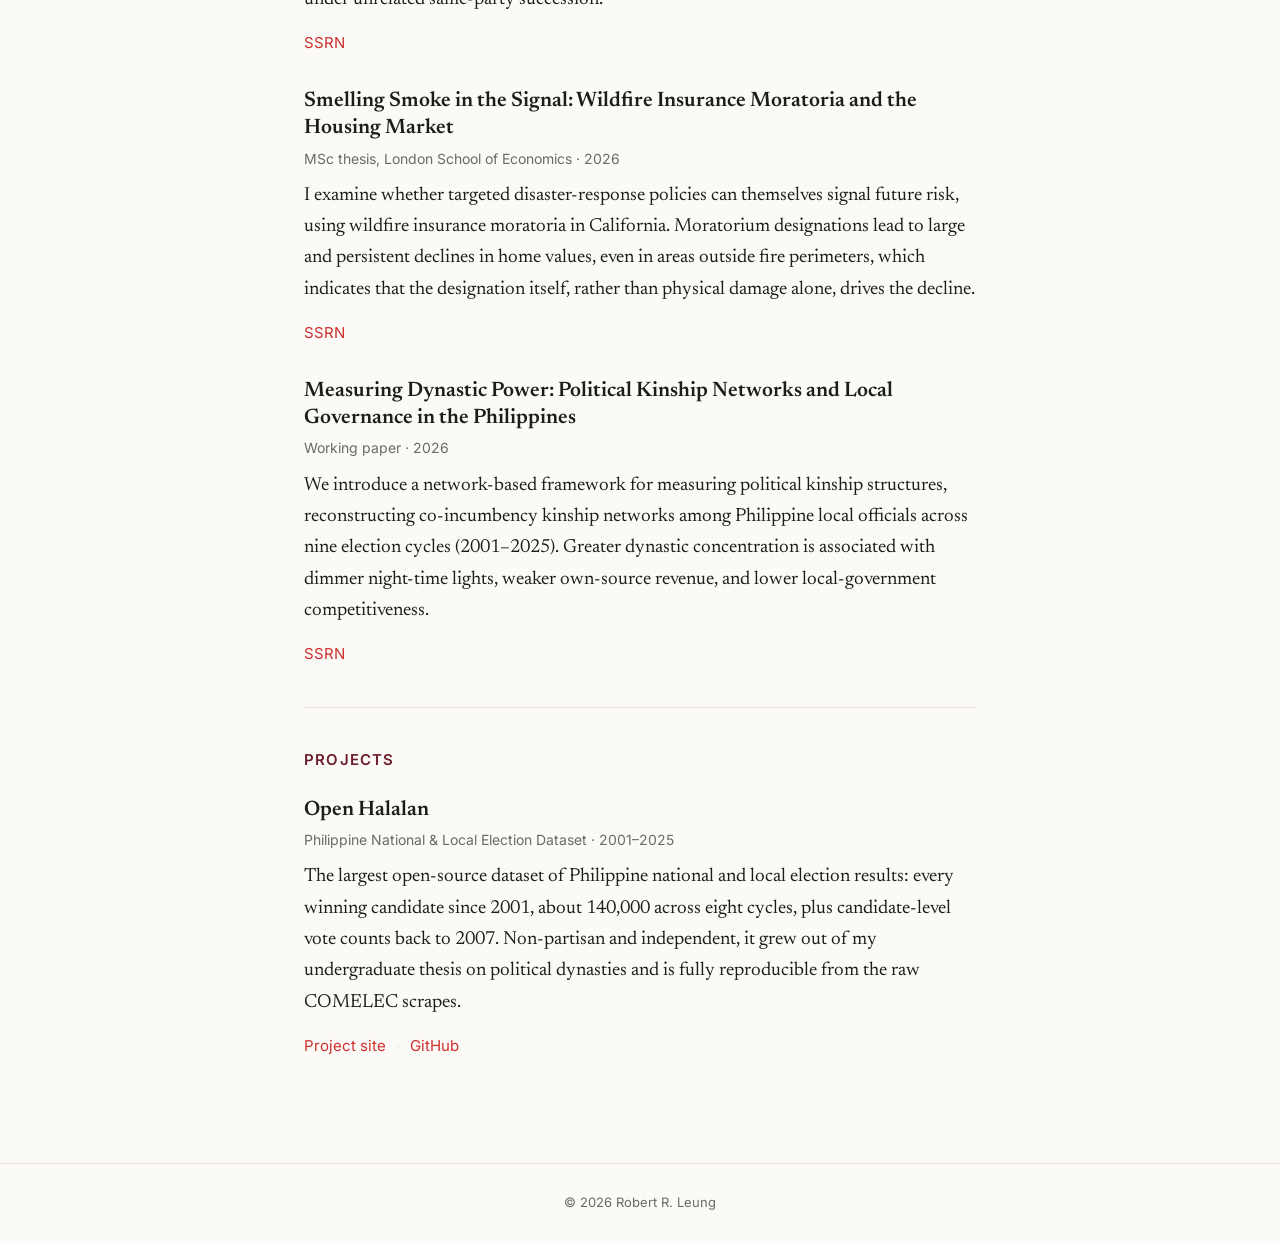
==== commit fdad6904: "Add SIEPR predoc research presentation" ====
--- a/index.html
+++ b/index.html
@@ -82,6 +82,18 @@
           examining how market structure, regulation, and policy shape
           outcomes in these sectors — with Professors Hunt Allcott and Omer
           Karaduman.
+        </p>
+      </article>
+
+      <article class="entry">
+        <h3>Artificial Intelligence and the Declining Knowledge Commons</h3>
+        <p class="meta">Presented at the SIEPR Predoc Research Conference · October 2026</p>
+        <p>
+          Research in progress on how Google AI Overviews affect Wikipedia
+          readership and editing.
+        </p>
+        <p class="links">
+          <a href="aio-predoc-slides.pdf">Presentation slides (PDF)</a>
         </p>
       </article>
 
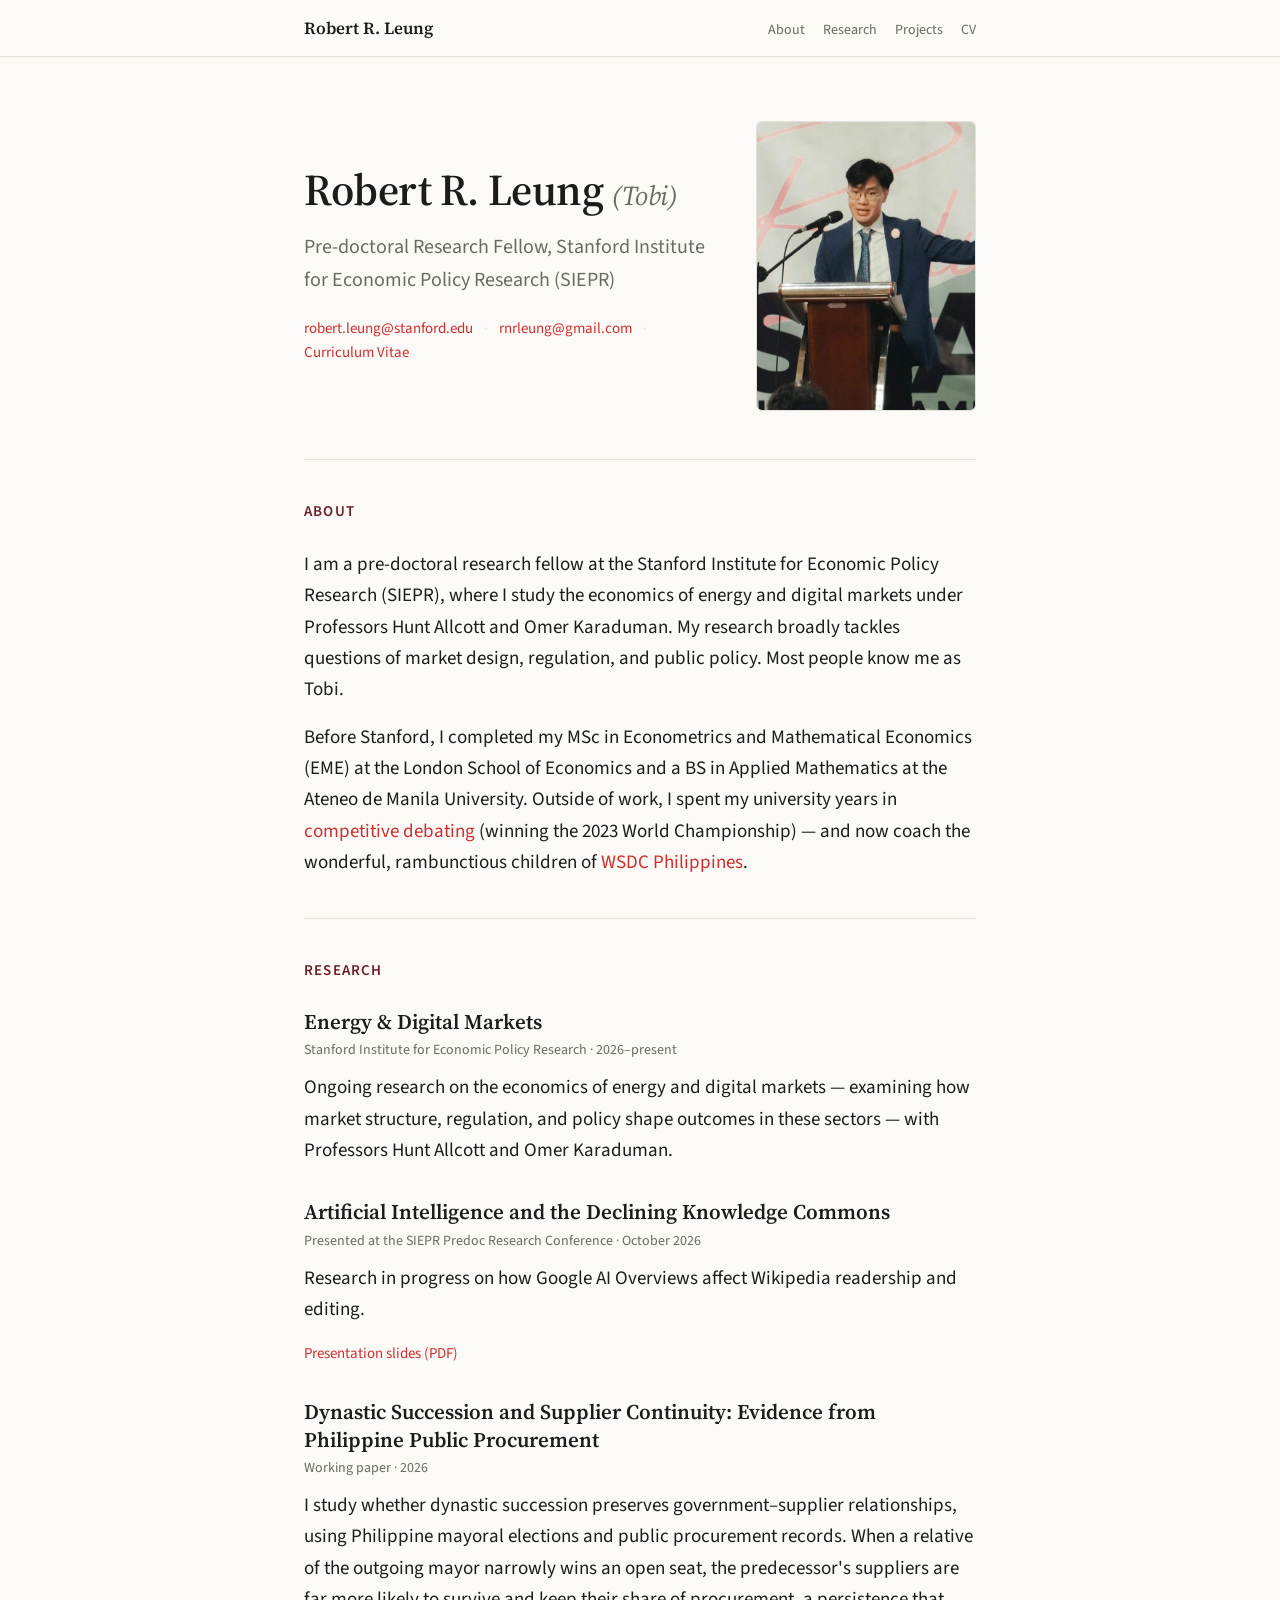
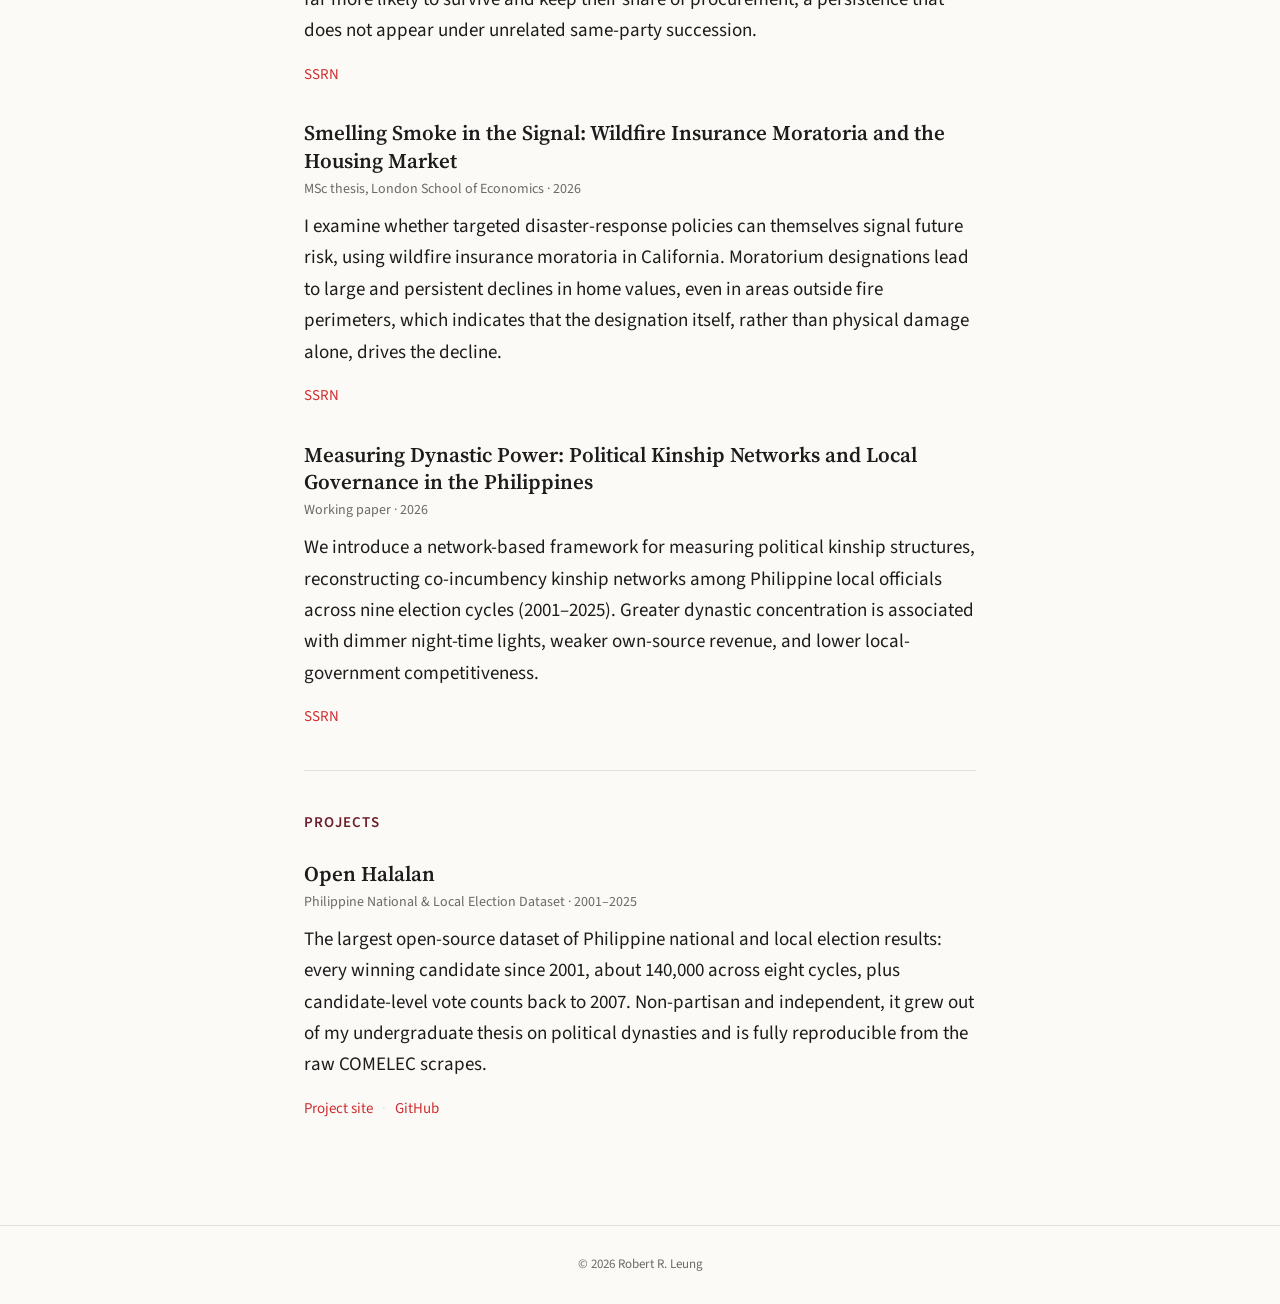
==== commit 8ce351a8: "Use Source typefaces on the personal site" ====
--- a/index.html
+++ b/index.html
@@ -9,7 +9,7 @@
   <meta name="author" content="Robert R. Leung" />
   <link rel="preconnect" href="https://fonts.googleapis.com" />
   <link rel="preconnect" href="https://fonts.gstatic.com" crossorigin />
-  <link href="https://fonts.googleapis.com/css2?family=Newsreader:ital,opsz,wght@0,6..72,400;0,6..72,500;0,6..72,600;1,6..72,400&family=Inter:wght@400;500;600&display=swap" rel="stylesheet" />
+  <link href="https://fonts.googleapis.com/css2?family=Source+Sans+3:wght@400;500;600&amp;family=Source+Serif+4:ital,wght@0,600;1,400&amp;display=swap" rel="stylesheet" />
   <link rel="stylesheet" href="style.css" />
 </head>
 <body>
--- a/style.css
+++ b/style.css
@@ -8,8 +8,8 @@
   --link-hover: #a81f1f;
   --rule: #e4e1d8;
   --max: 720px;
-  --serif: "Newsreader", Georgia, "Times New Roman", serif;
-  --sans: "Inter", -apple-system, BlinkMacSystemFont, "Segoe UI", sans-serif;
+  --serif: "Source Serif 4", Georgia, "Times New Roman", serif;
+  --sans: "Source Sans 3", -apple-system, BlinkMacSystemFont, "Segoe UI", sans-serif;
 }
 
 * { box-sizing: border-box; }
@@ -20,7 +20,7 @@
   margin: 0;
   background: var(--bg);
   color: var(--text);
-  font-family: var(--serif);
+  font-family: var(--sans);
   font-size: 19px;
   line-height: 1.65;
   -webkit-font-smoothing: antialiased;
@@ -102,6 +102,7 @@
   border: 1px solid var(--rule);
 }
 .hero h1 {
+  font-family: var(--serif);
   font-size: 44px;
   line-height: 1.1;
   font-weight: 600;
@@ -139,6 +140,7 @@
   margin: 0 0 24px;
 }
 h3 {
+  font-family: var(--serif);
   font-size: 21px;
   font-weight: 600;
   line-height: 1.3;
